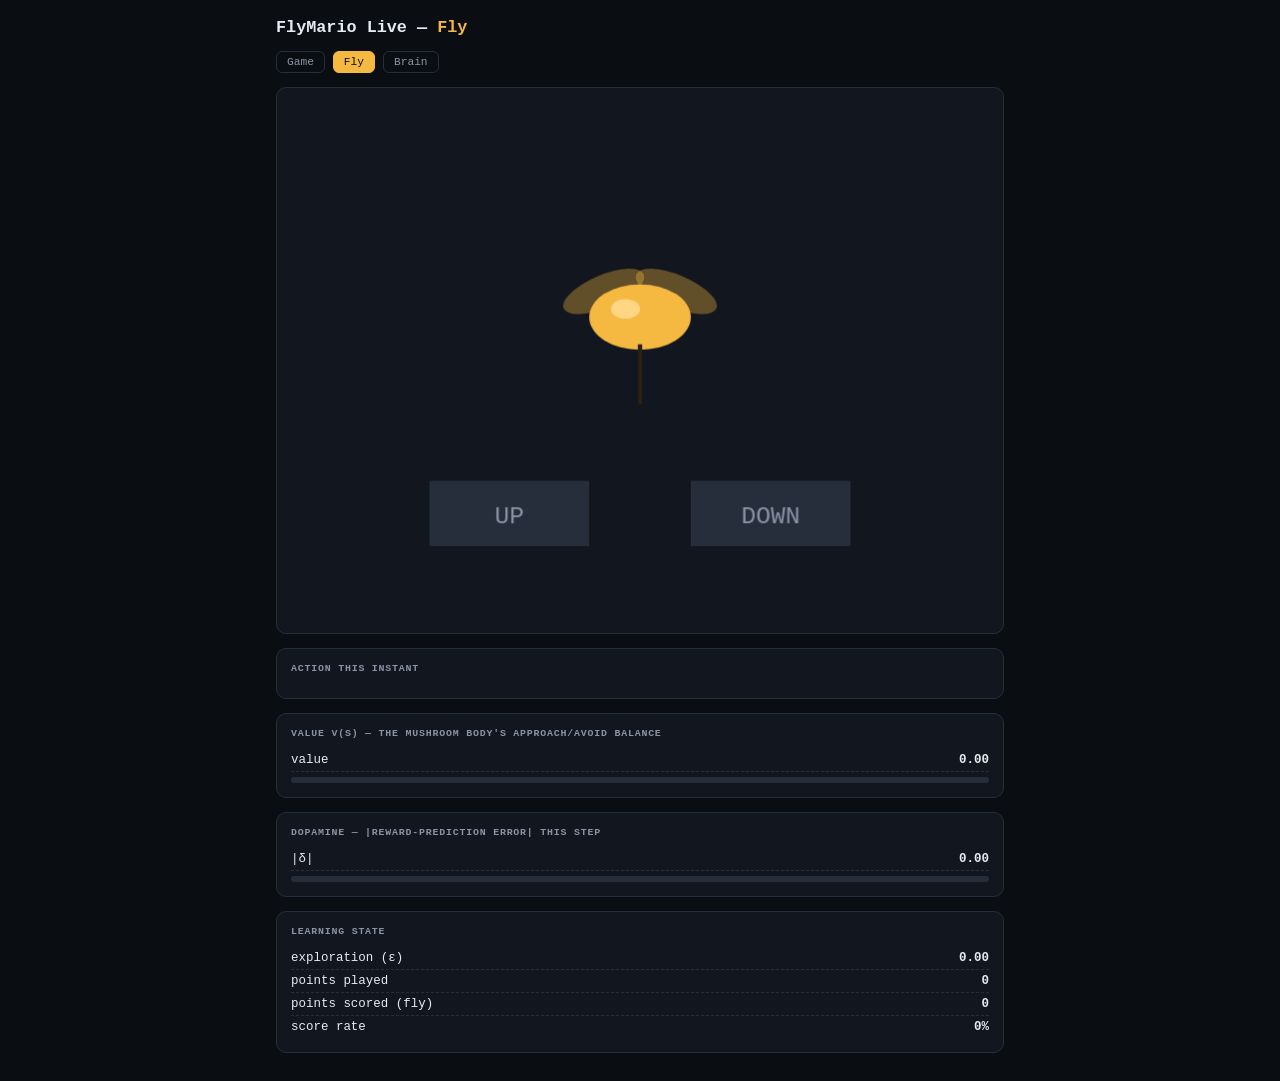
==== live/fly.html @ de8554c0 "Reinitialize repo after moving project to C:\MAIN\Fly The session moved from a temporary scratch wor" ====
<!doctype html>
<html>
<head>
<meta charset="utf-8">
<title>FlyMario Live — Fly</title>
<link rel="stylesheet" href="style.css">
<style>
  .stage{ background: var(--panel); border: 1px solid var(--line); border-radius: 10px; aspect-ratio: 4/3; }
  .stage canvas{ display:block; width:100%; height:100%; }
  .btn-chip{
    font-size: 0.7rem; border: 1px solid var(--line); border-radius: 6px;
    padding: 4px 10px; color: var(--ink-dim); background: var(--panel);
  }
  .btn-chip.on{ color: var(--bg); background: var(--fly); border-color: var(--fly); font-weight:600; }
  .chiprow{ display:flex; gap:6px; margin-top:6px; flex-wrap:wrap; }
</style>
</head>
<body>
<div class="wrap">
  <h1>FlyMario Live — <span>Fly</span></h1>
  <div class="tabnav">
    <a href="game.html">Game</a>
    <a class="active" href="fly.html">Fly</a>
    <a href="brain.html">Brain</a>
  </div>

  <div class="stage"><canvas id="cv"></canvas></div>

  <div class="panel">
    <h2>Action this instant</h2>
    <div class="chiprow" id="chipRow"></div>
  </div>

  <div class="panel">
    <h2>Value V(s) — the mushroom body's approach/avoid balance</h2>
    <div class="row"><span>value</span><b id="statValue">0.00</b></div>
    <div class="bar"><i id="valueFill" style="background:var(--good)"></i></div>
  </div>

  <div class="panel">
    <h2>Dopamine — |reward-prediction error| this step</h2>
    <div class="row"><span>|δ|</span><b id="statDelta">0.00</b></div>
    <div class="bar"><i id="deltaFill"></i></div>
  </div>

  <div class="panel">
    <h2>Learning state</h2>
    <div class="row"><span>exploration (ε)</span><b id="statEps">0.00</b></div>
    <div class="row"><span>points played</span><b id="statPlayed">0</b></div>
    <div class="row"><span>points scored (fly)</span><b id="statScored">0</b></div>
    <div class="row"><span>score rate</span><b id="statRate">0%</b></div>
  </div>
</div>

<script>
const cv = document.getElementById('cv');
const ctx = cv.getContext('2d');
function resize(){
  const rect = cv.parentElement.getBoundingClientRect();
  const dpr = Math.min(window.devicePixelRatio||1, 2);
  cv.width = rect.width*dpr; cv.height = rect.height*dpr;
  ctx.setTransform(dpr,0,0,dpr,0,0);
}
window.addEventListener('resize', resize);
resize();

let action = 'NOOP';
let t0 = performance.now();

function drawFly(ts){
  const rect = cv.parentElement.getBoundingClientRect();
  const w = rect.width, h = rect.height;
  ctx.clearRect(0,0,w,h);

  const cx = w/2;
  let targetX = 0;
  if(action === 'RIGHT' || action === 'RIGHTFIRE') targetX = -w*0.18;
  else if(action === 'LEFT' || action === 'LEFTFIRE') targetX = w*0.18;

  // two buttons
  const btnY = h*0.72, btnW = w*0.22, btnH = h*0.12;
  ctx.fillStyle = (action==='RIGHT'||action==='RIGHTFIRE') ? '#4fd9c7' : '#262e3b';
  ctx.fillRect(cx - w*0.18 - btnW/2, btnY, btnW, btnH);
  ctx.fillStyle = (action==='LEFT'||action==='LEFTFIRE') ? '#4fd9c7' : '#262e3b';
  ctx.fillRect(cx + w*0.18 - btnW/2, btnY, btnW, btnH);
  ctx.fillStyle = '#8a94a6';
  ctx.font = (h*0.045)+'px monospace';
  ctx.textAlign = 'center';
  ctx.fillText('UP', cx - w*0.18, btnY + btnH*0.65);
  ctx.fillText('DOWN', cx + w*0.18, btnY + btnH*0.65);

  // fly body, bob + drift toward the pressed button
  const bob = Math.sin(ts/220)*h*0.015;
  const flyX = cx + targetX*0.9;
  const flyY = h*0.42 + bob;
  const wingPhase = (ts/45)%(Math.PI*2);
  const wingLift = Math.sin(wingPhase)*h*0.02;

  ctx.fillStyle = 'rgba(245,185,66,0.35)';
  ctx.beginPath(); ctx.ellipse(flyX-w*0.05, flyY-wingLift-h*0.03, w*0.06, h*0.03, -0.4, 0, Math.PI*2); ctx.fill();
  ctx.beginPath(); ctx.ellipse(flyX+w*0.05, flyY-wingLift-h*0.03, w*0.06, h*0.03, 0.4, 0, Math.PI*2); ctx.fill();

  ctx.fillStyle = '#f5b942';
  ctx.beginPath(); ctx.ellipse(flyX, flyY, w*0.07, h*0.06, 0, 0, Math.PI*2); ctx.fill();
  ctx.fillStyle = '#ffd684';
  ctx.beginPath(); ctx.ellipse(flyX-w*0.02, flyY-h*0.015, w*0.02, h*0.018, 0, 0, Math.PI*2); ctx.fill();

  // leg extends toward whichever button is active
  const legDown = (targetX !== 0);
  ctx.strokeStyle = '#2a2015'; ctx.lineWidth = Math.max(2, w*0.006);
  ctx.beginPath();
  ctx.moveTo(flyX, flyY + h*0.05);
  ctx.lineTo(flyX, legDown ? btnY : flyY + h*0.16);
  ctx.stroke();

  requestAnimationFrame(drawFly);
}
requestAnimationFrame(drawFly);

function poll(){
  fetch('state.json').then(r=>r.json()).then(s=>{
    action = s.action;
    document.getElementById('statValue').textContent = s.value.toFixed(2);
    document.getElementById('valueFill').style.width = Math.max(0,Math.min((s.value+1)/6,1))*100 + '%';
    document.getElementById('statDelta').textContent = Math.abs(s.dopamine_delta).toFixed(2);
    const deltaFill = document.getElementById('deltaFill');
    deltaFill.style.background = s.dopamine_delta >= 0 ? 'var(--good)' : 'var(--bad)';
    deltaFill.style.width = Math.min(Math.abs(s.dopamine_delta)/1,1)*100 + '%';
    document.getElementById('statEps').textContent = s.epsilon.toFixed(2);
    document.getElementById('statPlayed').textContent = s.points_played;
    document.getElementById('statScored').textContent = s.points_scored;
    const rate = s.points_played ? (100*s.points_scored/s.points_played).toFixed(1) : '0.0';
    document.getElementById('statRate').textContent = rate + '%';

    const chipRow = document.getElementById('chipRow');
    chipRow.innerHTML = '';
    ['NOOP','FIRE','RIGHT','LEFT','RIGHTFIRE','LEFTFIRE'].forEach(a=>{
      const chip = document.createElement('span');
      chip.className = 'btn-chip' + (a === s.action ? ' on' : '');
      chip.textContent = a;
      chipRow.appendChild(chip);
    });
  }).catch(()=>{});
}
setInterval(poll, 100);
poll();
</script>
</body>
</html>
---- live/style.css ----
/* Shared style for the three live-demo tabs. No external fonts or CDN
   assets on purpose -- this runs locally, possibly offline. */
:root{
  --bg: #0a0d12;
  --panel: #12161e;
  --line: #262e3b;
  --ink: #e7ebf2;
  --ink-dim: #8a94a6;
  --fly: #f5b942;
  --good: #4fd9c7;
  --bad: #ef5da8;
}
*{ box-sizing: border-box; }
html, body{
  margin: 0; height: 100%;
  background: var(--bg); color: var(--ink);
  font-family: ui-monospace, "SF Mono", Consolas, "Courier New", monospace;
}
.wrap{ max-width: 760px; margin: 0 auto; padding: 18px 16px 28px; display:flex; flex-direction:column; gap:14px; }
h1{ font-size: 1.05rem; margin: 0; font-weight:600; }
h1 span{ color: var(--fly); }
.tabnav{ display:flex; gap:8px; font-size: 0.7rem; }
.tabnav a{ color: var(--ink-dim); text-decoration:none; border:1px solid var(--line); border-radius:6px; padding:4px 10px; }
.tabnav a.active{ color: var(--bg); background: var(--fly); border-color: var(--fly); }

.panel{ background: var(--panel); border: 1px solid var(--line); border-radius: 10px; padding: 14px; }
.panel h2{ font-size: 0.62rem; text-transform: uppercase; letter-spacing: 0.08em; color: var(--ink-dim); margin: 0 0 10px; }
.row{ display:flex; justify-content:space-between; font-size: 0.78rem; padding: 4px 0; border-bottom: 1px dashed var(--line); }
.row:last-child{ border-bottom:none; }
.row b{ color: var(--ink); font-variant-numeric: tabular-nums; }
.bar{ height: 6px; border-radius: 3px; background: var(--line); overflow: hidden; margin-top: 5px; }
.bar>i{ display:block; height:100%; width:0%; }

.status{ font-size: 0.68rem; color: var(--ink-dim); }
.status.live::before{ content:"● "; color: var(--good); }
.status.stale::before{ content:"● "; color: var(--bad); }
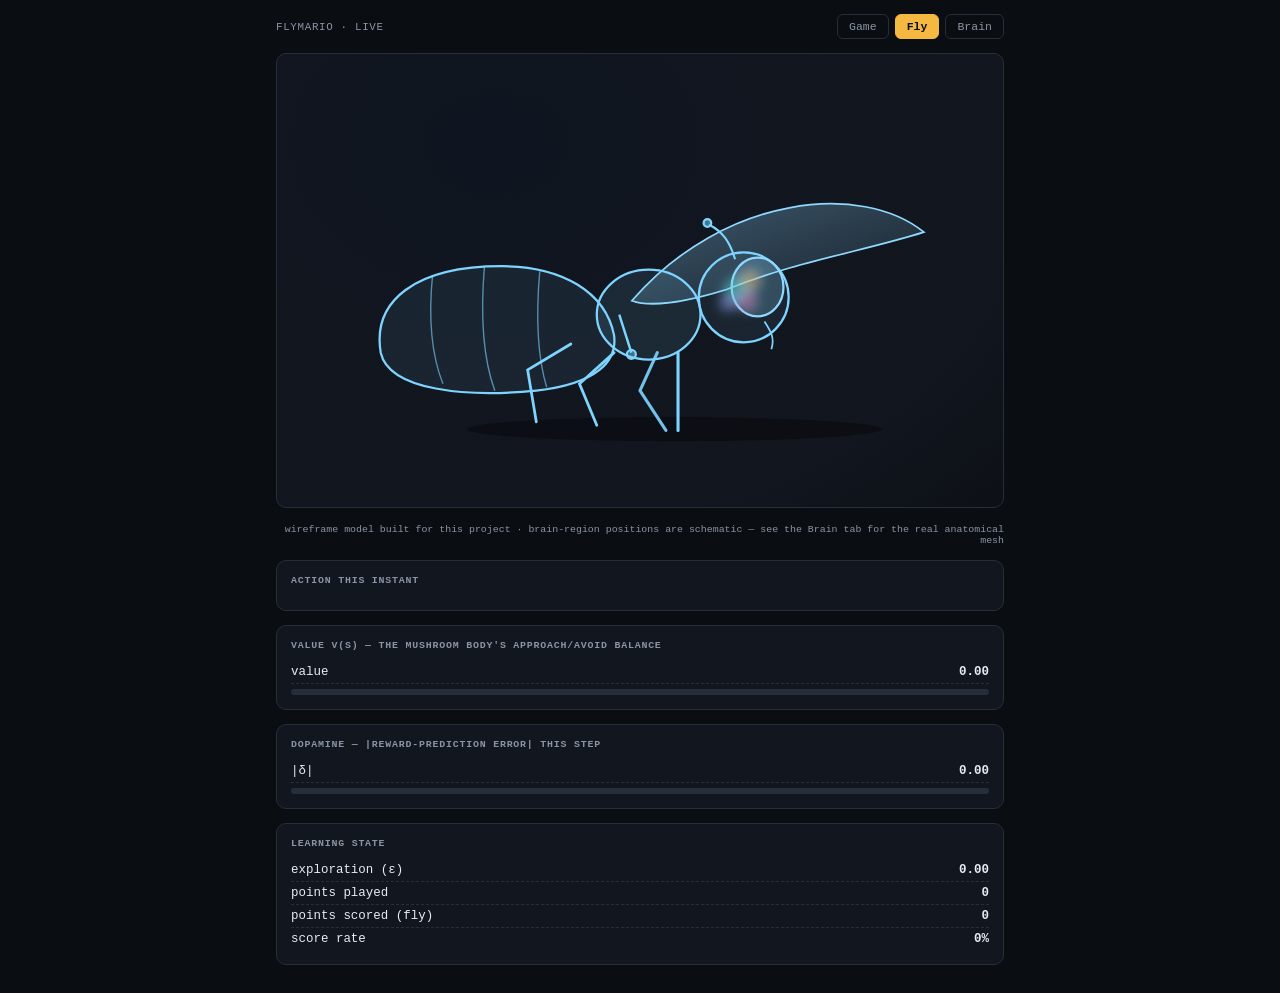
==== commit ef5e49a7: "Redesign the live demo: fix stutter, real Pong UI, proper fly/brain models Game page was lagging bec" ====
--- a/live/fly.html
+++ b/live/fly.html
@@ -5,26 +5,106 @@
 <title>FlyMario Live — Fly</title>
 <link rel="stylesheet" href="style.css">
 <style>
-  .stage{ background: var(--panel); border: 1px solid var(--line); border-radius: 10px; aspect-ratio: 4/3; }
-  .stage canvas{ display:block; width:100%; height:100%; }
+  .stage{
+    background: radial-gradient(120% 140% at 30% 20%, #0f1520 0%, var(--panel) 60%, #080b10 100%);
+    border: 1px solid var(--line); border-radius: 10px; aspect-ratio: 16/10; overflow:hidden;
+  }
+  .stage svg{ display:block; width:100%; height:100%; }
   .btn-chip{
     font-size: 0.7rem; border: 1px solid var(--line); border-radius: 6px;
     padding: 4px 10px; color: var(--ink-dim); background: var(--panel);
   }
   .btn-chip.on{ color: var(--bg); background: var(--fly); border-color: var(--fly); font-weight:600; }
   .chiprow{ display:flex; gap:6px; margin-top:6px; flex-wrap:wrap; }
+  .credit{ font-size: 0.62rem; color: var(--ink-dim); text-align:right; margin-top:2px; }
 </style>
 </head>
 <body>
 <div class="wrap">
-  <h1>FlyMario Live — <span>Fly</span></h1>
-  <div class="tabnav">
-    <a href="game.html">Game</a>
-    <a class="active" href="fly.html">Fly</a>
-    <a href="brain.html">Brain</a>
-  </div>
-
-  <div class="stage"><canvas id="cv"></canvas></div>
+  <div class="topbar">
+    <span class="wordmark">flymario · live</span>
+    <div class="tabnav">
+      <a href="game.html">Game</a>
+      <a class="active" href="fly.html">Fly</a>
+      <a href="brain.html">Brain</a>
+    </div>
+  </div>
+
+  <div class="stage">
+    <svg id="flysvg" viewBox="0 0 420 220" xmlns="http://www.w3.org/2000/svg">
+      <defs>
+        <radialGradient id="brainGlow" cx="50%" cy="50%" r="50%">
+          <stop offset="0%" stop-color="#fff" stop-opacity="0.9"/>
+          <stop offset="100%" stop-color="#fff" stop-opacity="0"/>
+        </radialGradient>
+        <filter id="softBlur" x="-60%" y="-60%" width="220%" height="220%">
+          <feGaussianBlur stdDeviation="3.2"/>
+        </filter>
+        <linearGradient id="wingGrad" x1="0" y1="0" x2="1" y2="1">
+          <stop offset="0%" stop-color="#8fd8ff" stop-opacity="0.35"/>
+          <stop offset="100%" stop-color="#8fd8ff" stop-opacity="0.05"/>
+        </linearGradient>
+      </defs>
+
+      <!-- ground shadow -->
+      <ellipse cx="230" cy="196" rx="120" ry="7" fill="#000" opacity="0.35"/>
+
+      <g id="flyBody" stroke="#7fd4ff" stroke-width="1.3" fill="rgba(127,212,255,0.06)">
+        <!-- wing (behind body) -->
+        <path id="wing" d="M 205,120 C 260,60 340,55 375,85 C 340,95 300,100 260,115 C 235,122 215,124 205,120 Z"
+              fill="url(#wingGrad)" stroke="#8fd8ff" stroke-width="1"/>
+        <!-- haltere -->
+        <line x1="198" y1="128" x2="205" y2="150" stroke="#7fd4ff" stroke-width="1.4"/>
+        <circle cx="205" cy="151" r="2.6" fill="rgba(127,212,255,0.4)" stroke="#7fd4ff"/>
+
+        <!-- hind + mid legs (static stance) -->
+        <g id="legsBack" stroke="#7fd4ff" stroke-width="1.6" fill="none" stroke-linecap="round">
+          <path d="M 195,150 L 175,168 L 185,192"/>
+          <path d="M 170,145 L 145,160 L 150,190"/>
+        </g>
+
+        <!-- abdomen -->
+        <path d="M 60,150 C 55,120 80,100 130,100 C 165,100 190,115 195,140
+                 C 197,155 185,168 150,172 C 110,176 65,172 60,150 Z"
+              fill="rgba(127,212,255,0.08)"/>
+        <path d="M 90,105 C 88,125 88,148 96,168" fill="none" stroke-width="0.8" opacity="0.6"/>
+        <path d="M 120,100 C 118,124 118,150 126,172" fill="none" stroke-width="0.8" opacity="0.6"/>
+        <path d="M 152,103 C 150,126 150,150 156,170" fill="none" stroke-width="0.8" opacity="0.6"/>
+
+        <!-- thorax -->
+        <ellipse cx="215" cy="128" rx="30" ry="26" fill="rgba(127,212,255,0.1)"/>
+
+        <!-- front legs (one animates to press a button) -->
+        <g id="legsFront" stroke="#7fd4ff" stroke-width="1.8" fill="none" stroke-linecap="round">
+          <path d="M 220,150 L 210,172 L 225,195" opacity="0.9"/>
+          <path id="controlLeg" d="M 232,150 L 232,172 L 232,195"/>
+        </g>
+
+        <!-- head -->
+        <g id="head">
+          <circle cx="270" cy="118" r="26" fill="rgba(127,212,255,0.08)"/>
+          <!-- compound eye -->
+          <ellipse cx="278" cy="112" rx="15" ry="17" fill="rgba(143,216,255,0.22)" stroke="#8fd8ff"/>
+          <!-- antenna -->
+          <path d="M 265,96 C 262,86 258,80 250,76" fill="none" stroke-width="1.2"/>
+          <circle cx="249" cy="75" r="2.2" fill="rgba(127,212,255,0.5)"/>
+          <!-- proboscis hint -->
+          <path d="M 282,132 C 286,138 288,142 286,148" fill="none" stroke-width="1"/>
+
+          <!-- highlighted "brain" activity: real region names in the tooltip below,
+               positions here are schematic, not real 3D coordinates (see brain.html
+               for the actual anatomical mesh) -->
+          <g id="brainBlobs" filter="url(#softBlur)">
+            <circle cx="266" cy="114" r="7" fill="#4fd9c7" opacity="0.5"/>
+            <circle cx="274" cy="108" r="6" fill="#f5b942" opacity="0.5"/>
+            <circle cx="272" cy="120" r="5.5" fill="#ef5da8" opacity="0.5"/>
+            <circle cx="261" cy="121" r="4.5" fill="#a78bfa" opacity="0.5"/>
+          </g>
+        </g>
+      </g>
+    </svg>
+  </div>
+  <div class="credit">wireframe model built for this project · brain-region positions are schematic — see the Brain tab for the real anatomical mesh</div>
 
   <div class="panel">
     <h2>Action this instant</h2>
@@ -53,73 +133,41 @@
 </div>
 
 <script>
-const cv = document.getElementById('cv');
-const ctx = cv.getContext('2d');
-function resize(){
-  const rect = cv.parentElement.getBoundingClientRect();
-  const dpr = Math.min(window.devicePixelRatio||1, 2);
-  cv.width = rect.width*dpr; cv.height = rect.height*dpr;
-  ctx.setTransform(dpr,0,0,dpr,0,0);
+const controlLeg = document.getElementById('controlLeg');
+const wing = document.getElementById('wing');
+const brainBlobs = document.getElementById('brainBlobs');
+const flyBody = document.getElementById('flyBody');
+
+let action = 'NOOP';
+let wingPhase = 0;
+
+// leg tip positions for "up" (paddle up = RIGHT/RIGHTFIRE) vs "down" (LEFT/LEFTFIRE) vs neutral
+const LEG_NEUTRAL = 'M 232,150 L 232,172 L 232,195';
+const LEG_PRESS_A = 'M 232,150 L 222,175 L 205,196'; // pressing toward front/UP control
+const LEG_PRESS_B = 'M 232,150 L 244,175 L 258,196'; // pressing toward back/DOWN control
+
+function animate(ts){
+  wingPhase += 0.35;
+  const flap = Math.sin(wingPhase) * 4;
+  wing.setAttribute('transform', `rotate(${flap*0.4} 205 110)`);
+
+  const bob = Math.sin(ts/260) * 2.2;
+  flyBody.setAttribute('transform', `translate(0 ${bob})`);
+
+  requestAnimationFrame(animate);
 }
-window.addEventListener('resize', resize);
-resize();
-
-let action = 'NOOP';
-let t0 = performance.now();
-
-function drawFly(ts){
-  const rect = cv.parentElement.getBoundingClientRect();
-  const w = rect.width, h = rect.height;
-  ctx.clearRect(0,0,w,h);
-
-  const cx = w/2;
-  let targetX = 0;
-  if(action === 'RIGHT' || action === 'RIGHTFIRE') targetX = -w*0.18;
-  else if(action === 'LEFT' || action === 'LEFTFIRE') targetX = w*0.18;
-
-  // two buttons
-  const btnY = h*0.72, btnW = w*0.22, btnH = h*0.12;
-  ctx.fillStyle = (action==='RIGHT'||action==='RIGHTFIRE') ? '#4fd9c7' : '#262e3b';
-  ctx.fillRect(cx - w*0.18 - btnW/2, btnY, btnW, btnH);
-  ctx.fillStyle = (action==='LEFT'||action==='LEFTFIRE') ? '#4fd9c7' : '#262e3b';
-  ctx.fillRect(cx + w*0.18 - btnW/2, btnY, btnW, btnH);
-  ctx.fillStyle = '#8a94a6';
-  ctx.font = (h*0.045)+'px monospace';
-  ctx.textAlign = 'center';
-  ctx.fillText('UP', cx - w*0.18, btnY + btnH*0.65);
-  ctx.fillText('DOWN', cx + w*0.18, btnY + btnH*0.65);
-
-  // fly body, bob + drift toward the pressed button
-  const bob = Math.sin(ts/220)*h*0.015;
-  const flyX = cx + targetX*0.9;
-  const flyY = h*0.42 + bob;
-  const wingPhase = (ts/45)%(Math.PI*2);
-  const wingLift = Math.sin(wingPhase)*h*0.02;
-
-  ctx.fillStyle = 'rgba(245,185,66,0.35)';
-  ctx.beginPath(); ctx.ellipse(flyX-w*0.05, flyY-wingLift-h*0.03, w*0.06, h*0.03, -0.4, 0, Math.PI*2); ctx.fill();
-  ctx.beginPath(); ctx.ellipse(flyX+w*0.05, flyY-wingLift-h*0.03, w*0.06, h*0.03, 0.4, 0, Math.PI*2); ctx.fill();
-
-  ctx.fillStyle = '#f5b942';
-  ctx.beginPath(); ctx.ellipse(flyX, flyY, w*0.07, h*0.06, 0, 0, Math.PI*2); ctx.fill();
-  ctx.fillStyle = '#ffd684';
-  ctx.beginPath(); ctx.ellipse(flyX-w*0.02, flyY-h*0.015, w*0.02, h*0.018, 0, 0, Math.PI*2); ctx.fill();
-
-  // leg extends toward whichever button is active
-  const legDown = (targetX !== 0);
-  ctx.strokeStyle = '#2a2015'; ctx.lineWidth = Math.max(2, w*0.006);
-  ctx.beginPath();
-  ctx.moveTo(flyX, flyY + h*0.05);
-  ctx.lineTo(flyX, legDown ? btnY : flyY + h*0.16);
-  ctx.stroke();
-
-  requestAnimationFrame(drawFly);
+requestAnimationFrame(animate);
+
+function updateFly(a){
+  action = a;
+  if(a === 'RIGHT' || a === 'RIGHTFIRE') controlLeg.setAttribute('d', LEG_PRESS_A);
+  else if(a === 'LEFT' || a === 'LEFTFIRE') controlLeg.setAttribute('d', LEG_PRESS_B);
+  else controlLeg.setAttribute('d', LEG_NEUTRAL);
 }
-requestAnimationFrame(drawFly);
 
 function poll(){
   fetch('state.json').then(r=>r.json()).then(s=>{
-    action = s.action;
+    updateFly(s.action);
     document.getElementById('statValue').textContent = s.value.toFixed(2);
     document.getElementById('valueFill').style.width = Math.max(0,Math.min((s.value+1)/6,1))*100 + '%';
     document.getElementById('statDelta').textContent = Math.abs(s.dopamine_delta).toFixed(2);
@@ -131,6 +179,10 @@
     document.getElementById('statScored').textContent = s.points_scored;
     const rate = s.points_played ? (100*s.points_scored/s.points_played).toFixed(1) : '0.0';
     document.getElementById('statRate').textContent = rate + '%';
+
+    // brain glow intensity tracks live activity (active KC fraction)
+    const glow = Math.max(0.15, Math.min(s.kc_active/200, 1));
+    brainBlobs.style.opacity = (0.35 + glow*0.65).toFixed(2);
 
     const chipRow = document.getElementById('chipRow');
     chipRow.innerHTML = '';
--- a/live/style.css
+++ b/live/style.css
@@ -1,5 +1,8 @@
 /* Shared style for the three live-demo tabs. No external fonts or CDN
-   assets on purpose -- this runs locally, possibly offline. */
+   assets on purpose for this file -- brain.html additionally loads
+   three.js from a CDN for its 3D view (documented there), so that one
+   page needs internet on first load; game.html and fly.html stay fully
+   offline-capable. */
 :root{
   --bg: #0a0d12;
   --panel: #12161e;
@@ -16,12 +19,17 @@
   background: var(--bg); color: var(--ink);
   font-family: ui-monospace, "SF Mono", Consolas, "Courier New", monospace;
 }
-.wrap{ max-width: 760px; margin: 0 auto; padding: 18px 16px 28px; display:flex; flex-direction:column; gap:14px; }
-h1{ font-size: 1.05rem; margin: 0; font-weight:600; }
-h1 span{ color: var(--fly); }
-.tabnav{ display:flex; gap:8px; font-size: 0.7rem; }
-.tabnav a{ color: var(--ink-dim); text-decoration:none; border:1px solid var(--line); border-radius:6px; padding:4px 10px; }
-.tabnav a.active{ color: var(--bg); background: var(--fly); border-color: var(--fly); }
+.wrap{ max-width: 760px; margin: 0 auto; padding: 14px 16px 28px; display:flex; flex-direction:column; gap:14px; }
+
+/* Minimal top bar: just the tab pills and a small wordmark, no big title */
+.topbar{ display:flex; align-items:center; justify-content:space-between; gap:12px; }
+.wordmark{ font-size: 0.68rem; color: var(--ink-dim); letter-spacing: 0.06em; text-transform: uppercase; }
+.tabnav{ display:flex; gap:6px; }
+.tabnav a{
+  color: var(--ink-dim); text-decoration:none; font-size: 0.72rem;
+  border:1px solid var(--line); border-radius:6px; padding:5px 11px;
+}
+.tabnav a.active{ color: var(--bg); background: var(--fly); border-color: var(--fly); font-weight:600; }
 
 .panel{ background: var(--panel); border: 1px solid var(--line); border-radius: 10px; padding: 14px; }
 .panel h2{ font-size: 0.62rem; text-transform: uppercase; letter-spacing: 0.08em; color: var(--ink-dim); margin: 0 0 10px; }
@@ -31,6 +39,6 @@
 .bar{ height: 6px; border-radius: 3px; background: var(--line); overflow: hidden; margin-top: 5px; }
 .bar>i{ display:block; height:100%; width:0%; }
 
-.status{ font-size: 0.68rem; color: var(--ink-dim); }
+.status{ font-size: 0.65rem; color: var(--ink-dim); }
 .status.live::before{ content:"● "; color: var(--good); }
 .status.stale::before{ content:"● "; color: var(--bad); }
